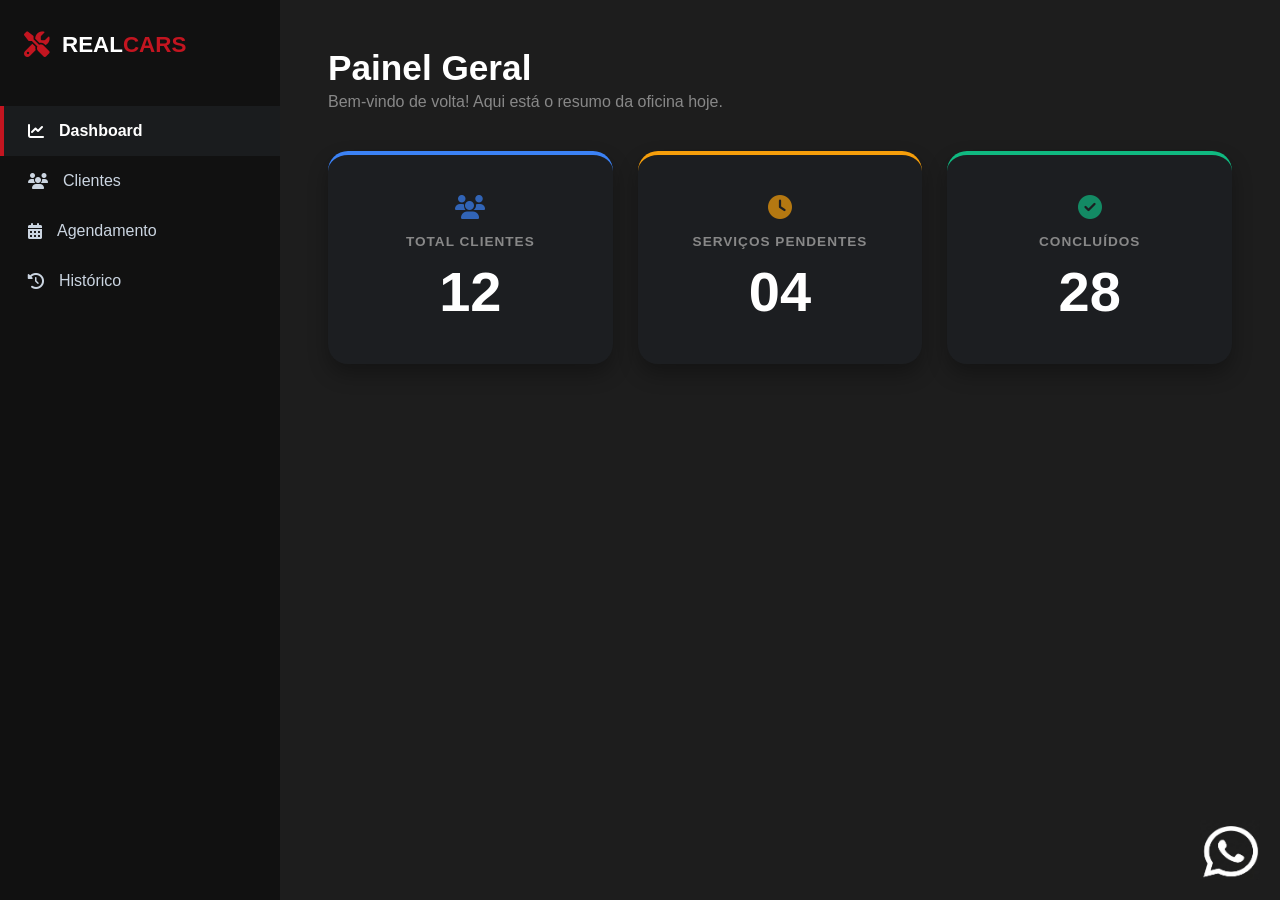
==== index.html @ 718dfd3b "whats" ====
<!DOCTYPE html>
<html lang="pt-br">
<head>
    <meta charset="UTF-8">
    <meta name="viewport" content="width=device-width, initial-scale=1.0">
    <title>REALCARS - Dashboard</title>
    <link rel="stylesheet" href="sidebar.css">
    <link rel="stylesheet" href="style.css"> 
    <link rel="stylesheet" href="https://cdnjs.cloudflare.com/ajax/libs/font-awesome/6.4.0/css/all.min.css">
</head>
<body>
    <nav class="sidebar">
        <div class="logo-text-container">
            <i class="fas fa-tools logo-icon-red"></i>
            <h2>REAL<span>CARS</span></h2>
        </div>

        <ul>
            <li><a href="index.html" class="active"><i class="fas fa-chart-line"></i> Dashboard</a></li>
            <li><a href="cadastro.html"><i class="fas fa-users"></i> Clientes</a></li>
            <li><a href="agendamento.html"><i class="fas fa-calendar-alt"></i> Agendamento</a></li>
            <li><a href="historico.html"><i class="fas fa-history"></i> Histórico</a></li>
        </ul>
    </nav>

    <main>
        <div class="header-dashboard">
            <h1>Painel Geral</h1>
            <p>Bem-vindo de volta! Aqui está o resumo da oficina hoje.</p>
        </div>

        <div class="dashboard-cards">
            <div class="card card-azul">
                <i class="fas fa-users card-icon"></i>
                <h3>Total Clientes</h3>
                <span>12</span>
                <div class="card-hover-detalhes">
                    <h4>Novos este mês</h4>
                    <ul>
                        <li>+4 Clientes</li>
                        <li>Meta: 20</li>
                    </ul>
                </div>
            </div>

            <div class="card card-amarelo">
                <i class="fas fa-clock card-icon"></i>
                <h3>Serviços Pendentes</h3>
                <span>04</span>
                <div class="card-hover-detalhes">
                    <h4>Aguardando</h4>
                    <ul>
                        <li>Troca de Óleo</li>
                        <li>Freios Civic</li>
                        <li>Revisão Onix</li>
                    </ul>
                </div>
            </div>

            <div class="card card-verde">
                <i class="fas fa-check-circle card-icon"></i>
                <h3>Concluídos</h3>
                <span>28</span>
                <div class="card-hover-detalhes">
                    <h4>Últimos Finalizados</h4>
                    <ul>
                        <li>Civic - PLK9090</li>
                        <li>Corolla - ABC1234</li>
                        <li>Onix - JKL5566</li>
                    </ul>
                </div>
            </div>
        </div>
    </main>
</body>
</html>

<a href="https://wa.me/5542999809581" target="_blank">
    <img src="unnamed.jpg" class="whatsapp-float" alt="WhatsApp">
</a>
---- sidebar.css ----
/* Configuração da Barra Lateral */
.sidebar {
    width: 280px;
    height: 100vh;
    background-color: #111111; /* Preto total igual à sua página clientes */
    padding: 2rem 0;
    position: fixed;
    left: 0;
    top: 0;
    display: flex;
    flex-direction: column;
}

/* Logo: Ícone + REALCARS */
.logo-text-container {
    display: flex;
    align-items: center;
    gap: 12px;
    padding: 0 1.5rem;
    margin-bottom: 3rem;
}

.logo-icon-red {
    color: #c31520; /* Vermelho padrão */
    font-size: 1.6rem;
}

.sidebar h2 {
    color: white;
    font-size: 1.4rem;
    font-family: sans-serif;
    margin: 0;
}

.sidebar h2 span {
    color: #c31520;
}

/* Links do Menu */
.sidebar ul {
    list-style: none;
    padding: 0;
}

.sidebar a {
    display: flex;
    align-items: center;
    gap: 15px;
    color: #cbd5e1;
    text-decoration: none;
    padding: 1rem 1.5rem;
    font-family: sans-serif;
    border-left: 4px solid transparent; /* Reserva espaço para a borda */
    transition: 0.3s;
}

/* Efeito Hover */
.sidebar a:hover {
    background-color: rgba(255, 255, 255, 0.05);
    color: #fff;
}

/* ESTADO ATIVO (O que você quer em todas) */
.sidebar a.active {
    background-color: #1a1c1e; /* Fundo do item selecionado */
    color: #ffffff !important;
    font-weight: bold;
    border-left: 4px solid #c31520; /* Bordinha vermelha reta na esquerda */
}
---- style.css ----
* { margin: 0; padding: 0; box-sizing: border-box; }

body { 
    font-family: 'Segoe UI', Arial, sans-serif; 
    background-color: #1d1d1d; /* Fundo escuro igual ao Cadastro */
    color: white;
    display: flex; 
}

main {
    margin-left: 280px; 
    width: calc(100% - 280px);
    padding: 3rem;
    min-height: 100vh;
}

/* Cabeçalho do Dashboard */
.header-dashboard {
    margin-bottom: 40px;
}

.header-dashboard h1 { 
    color: #ffffff; 
    font-size: 2.2rem;
    margin-bottom: 5px; 
}

.header-dashboard p {
    color: #888;
}

/* Container de Cards */
.dashboard-cards { 
    display: flex; 
    gap: 25px; 
}

/* Card Estilizado */
.card {
    background: #1c1e21; /* Cinza escuro dos cards de clientes */
    padding: 2.5rem 1.5rem;
    border-radius: 20px;
    flex: 1;
    text-align: center;
    position: relative;
    transition: all 0.4s cubic-bezier(0.175, 0.885, 0.32, 1.275);
    border-top: 4px solid #3b82f6;
    box-shadow: 0 10px 20px rgba(0,0,0,0.3);
    cursor: pointer;
}

.card-icon {
    font-size: 1.5rem;
    margin-bottom: 15px;
    opacity: 0.7;
}

.card h3 { 
    color: #888; 
    font-size: 0.85rem; 
    text-transform: uppercase; 
    letter-spacing: 1px;
}

.card span { 
    font-size: 3.5rem; 
    font-weight: 900; 
    display: block; 
    margin-top: 10px; 
    color: #ffffff; 
}

/* Cores dos Cards */
.card-azul { border-top-color: #3b82f6; }
.card-azul .card-icon { color: #3b82f6; }

.card-amarelo { border-top-color: #f59e0b; }
.card-amarelo .card-icon { color: #f59e0b; }

.card-verde { border-top-color: #10b981; }
.card-verde .card-icon { color: #10b981; }

/* Efeito de Levantar o Card */
.card:hover {
    transform: translateY(-10px);
    background-color: #25282c;
}

/* JANELINHA FLUTUANTE (HOVER) - Melhorada */
.card-hover-detalhes {
    position: absolute;
    top: 105%; /* Aparece colado embaixo */
    left: 50%;
    transform: translateX(-50%) translateY(10px);
    width: 90%; 
    background-color: #2c2f33;
    border-radius: 12px;
    box-shadow: 0 15px 30px rgba(0,0,0,0.5);
    padding: 15px;
    opacity: 0;
    visibility: hidden;
    transition: all 0.3s ease;
    z-index: 999;
    border: 1px solid #3e4247;
}

/* Triângulo da janelinha */
.card-hover-detalhes::after {
    content: '';
    position: absolute;
    bottom: 100%;
    left: 50%;
    transform: translateX(-50%);
    border-width: 8px;
    border-style: solid;
    border-color: transparent transparent #2c2f33 transparent;
}

.card:hover .card-hover-detalhes {
    opacity: 1;
    visibility: visible;
    transform: translateX(-50%) translateY(0px);
}

.card-hover-detalhes h4 {
    font-size: 0.7rem;
    color: #e63946; /* Vermelho padrão da sua marca */
    margin-bottom: 10px;
    text-transform: uppercase;
}

.card-hover-detalhes ul {
    list-style: none;
    text-align: left;
}

.card-hover-detalhes li {
    font-size: 0.85rem;
    color: #ddd;
    padding: 6px 0;
    border-bottom: 1px solid #3e4247;
    display: flex;
    align-items: center;
    gap: 8px;
}

.card-hover-detalhes li::before {
    content: '•';
    color: #e63946;
}

.card-hover-detalhes li:last-child { border-bottom: none; }

.whatsapp-float {
    position: fixed;
    bottom: 20px;
    right: 20px;
    width: 60px;
    height: 60px;
    z-index: 9999;
    cursor: pointer;
    transition: 0.3s;
}

.whatsapp-float:hover {
    transform: scale(1.1);
}
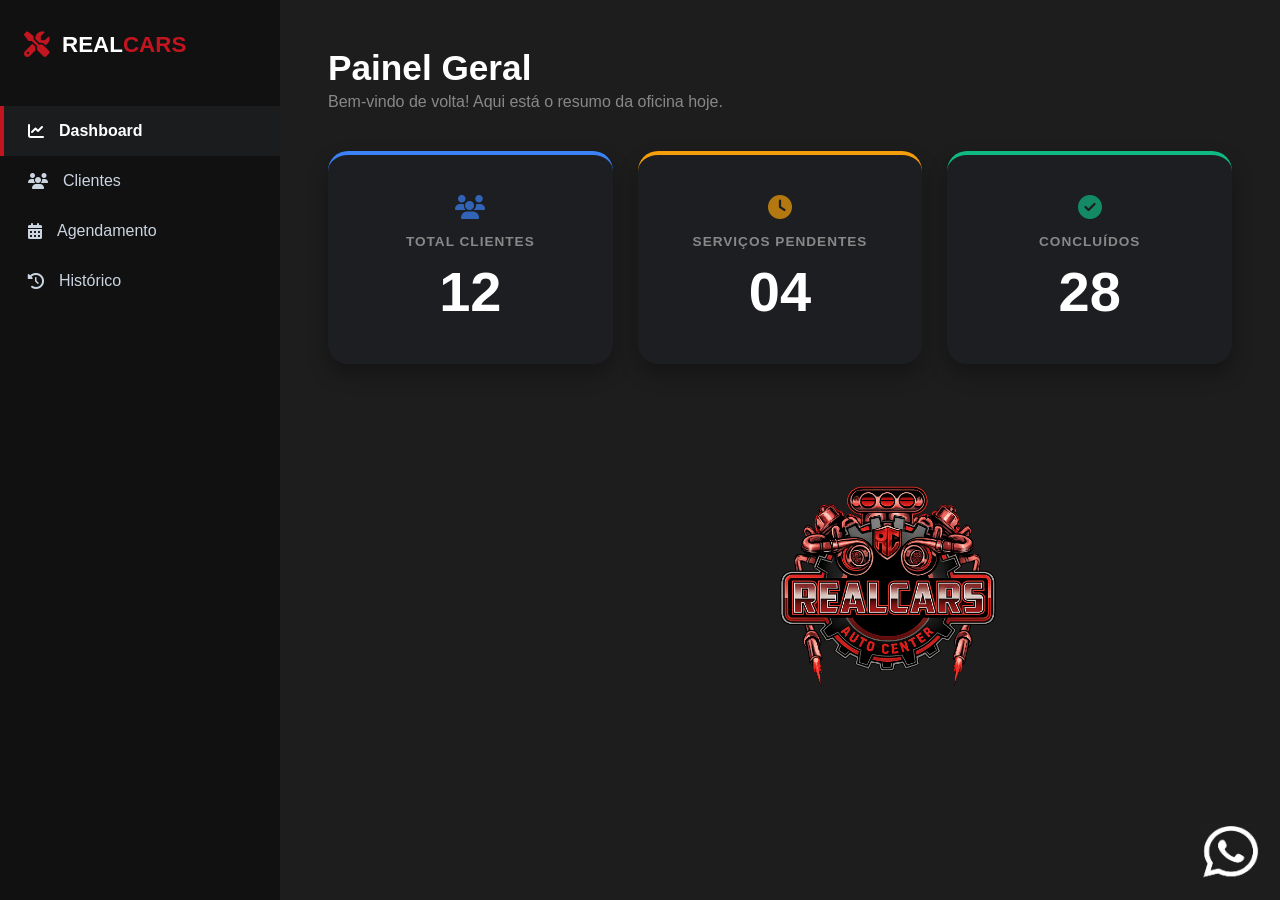
==== commit d2986828: "logo" ====
--- a/index.html
+++ b/index.html
@@ -43,6 +43,10 @@
                 </div>
             </div>
 
+
+<div class="logo-container">
+    <img src="Logo da REALCARS Auto Center.png" alt="Logo REALCARS">
+</div>
             <div class="card card-amarelo">
                 <i class="fas fa-clock card-icon"></i>
                 <h3>Serviços Pendentes</h3>
--- a/style.css
+++ b/style.css
@@ -166,4 +166,17 @@
     transform: scale(1.1);
 }
 
+.logo-container {
+  position: absolute;
+  top: 450px;
+  right: 20px;
+  bottom: 700px;
+  left: 700px;
+}
 
+.logo-container img {
+    position: relative;
+    max-width: 400px;
+    width: 150%;
+    opacity: 10;
+}
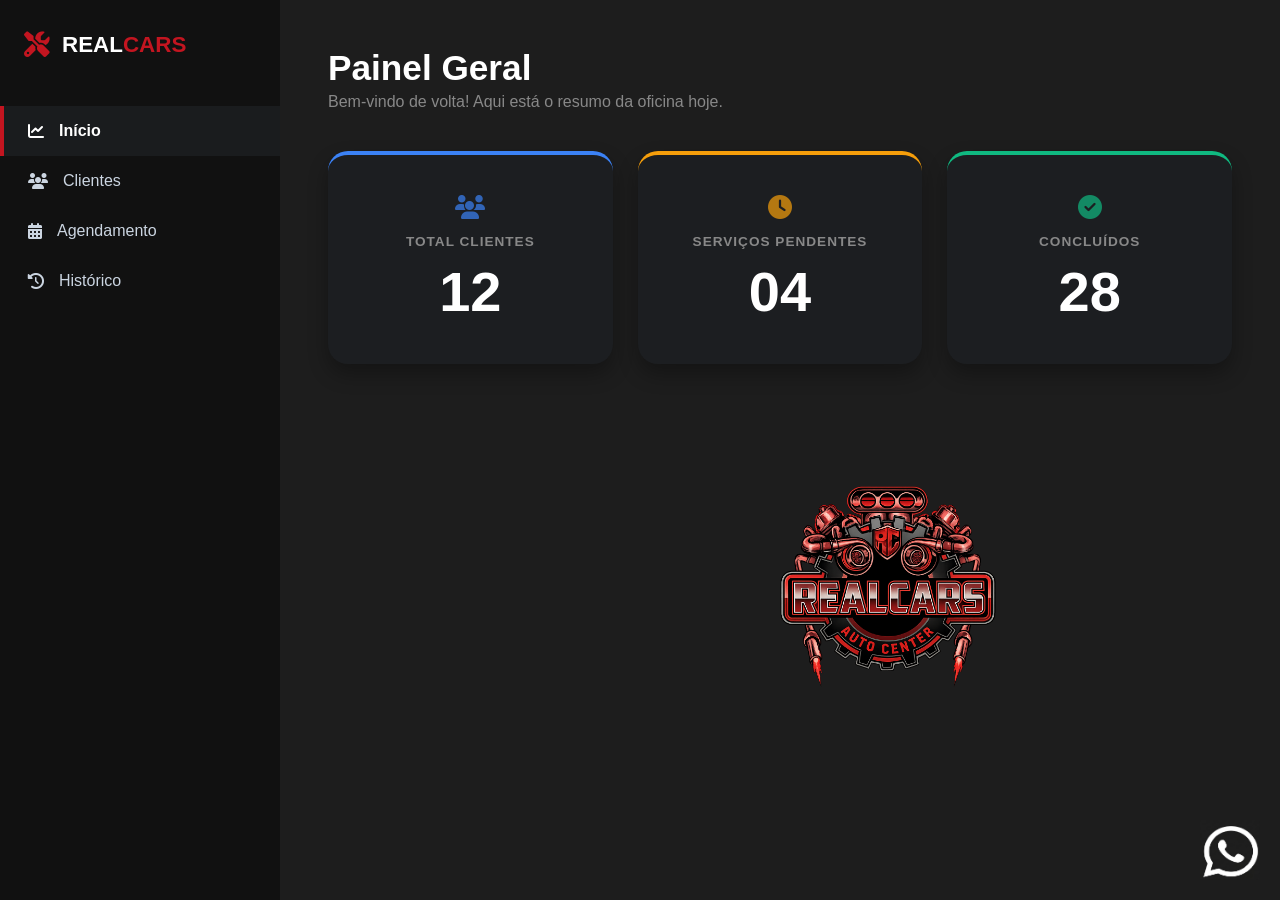
==== commit 2089eb80: "inicio" ====
--- a/index.html
+++ b/index.html
@@ -16,7 +16,7 @@
         </div>
 
         <ul>
-            <li><a href="index.html" class="active"><i class="fas fa-chart-line"></i> Dashboard</a></li>
+            <li><a href="index.html" class="active"><i class="fas fa-chart-line"></i> Início</a></li>
             <li><a href="cadastro.html"><i class="fas fa-users"></i> Clientes</a></li>
             <li><a href="agendamento.html"><i class="fas fa-calendar-alt"></i> Agendamento</a></li>
             <li><a href="historico.html"><i class="fas fa-history"></i> Histórico</a></li>
--- a/sidebar.css
+++ b/sidebar.css
@@ -1,8 +1,7 @@
-/* Configuração da Barra Lateral */
 .sidebar {
     width: 280px;
     height: 100vh;
-    background-color: #111111; /* Preto total igual à sua página clientes */
+    background-color: #111111;
     padding: 2rem 0;
     position: fixed;
     left: 0;
@@ -11,7 +10,6 @@
     flex-direction: column;
 }
 
-/* Logo: Ícone + REALCARS */
 .logo-text-container {
     display: flex;
     align-items: center;
@@ -21,7 +19,7 @@
 }
 
 .logo-icon-red {
-    color: #c31520; /* Vermelho padrão */
+    color: #c31520;
     font-size: 1.6rem;
 }
 
@@ -36,7 +34,6 @@
     color: #c31520;
 }
 
-/* Links do Menu */
 .sidebar ul {
     list-style: none;
     padding: 0;
@@ -50,20 +47,18 @@
     text-decoration: none;
     padding: 1rem 1.5rem;
     font-family: sans-serif;
-    border-left: 4px solid transparent; /* Reserva espaço para a borda */
+    border-left: 4px solid transparent;
     transition: 0.3s;
 }
 
-/* Efeito Hover */
 .sidebar a:hover {
     background-color: rgba(255, 255, 255, 0.05);
     color: #fff;
 }
 
-/* ESTADO ATIVO (O que você quer em todas) */
 .sidebar a.active {
-    background-color: #1a1c1e; /* Fundo do item selecionado */
+    background-color: #1a1c1e;
     color: #ffffff !important;
     font-weight: bold;
-    border-left: 4px solid #c31520; /* Bordinha vermelha reta na esquerda */
-}+    border-left: 4px solid #c31520;
+}
--- a/style.css
+++ b/style.css
@@ -2,7 +2,7 @@
 
 body { 
     font-family: 'Segoe UI', Arial, sans-serif; 
-    background-color: #1d1d1d; /* Fundo escuro igual ao Cadastro */
+    background-color: #1d1d1d;
     color: white;
     display: flex; 
 }
@@ -14,7 +14,6 @@
     min-height: 100vh;
 }
 
-/* Cabeçalho do Dashboard */
 .header-dashboard {
     margin-bottom: 40px;
 }
@@ -29,15 +28,13 @@
     color: #888;
 }
 
-/* Container de Cards */
 .dashboard-cards { 
     display: flex; 
     gap: 25px; 
 }
 
-/* Card Estilizado */
 .card {
-    background: #1c1e21; /* Cinza escuro dos cards de clientes */
+    background: #1c1e21;
     padding: 2.5rem 1.5rem;
     border-radius: 20px;
     flex: 1;
@@ -70,7 +67,6 @@
     color: #ffffff; 
 }
 
-/* Cores dos Cards */
 .card-azul { border-top-color: #3b82f6; }
 .card-azul .card-icon { color: #3b82f6; }
 
@@ -80,16 +76,14 @@
 .card-verde { border-top-color: #10b981; }
 .card-verde .card-icon { color: #10b981; }
 
-/* Efeito de Levantar o Card */
 .card:hover {
     transform: translateY(-10px);
     background-color: #25282c;
 }
 
-/* JANELINHA FLUTUANTE (HOVER) - Melhorada */
 .card-hover-detalhes {
     position: absolute;
-    top: 105%; /* Aparece colado embaixo */
+    top: 105%;
     left: 50%;
     transform: translateX(-50%) translateY(10px);
     width: 90%; 
@@ -104,7 +98,6 @@
     border: 1px solid #3e4247;
 }
 
-/* Triângulo da janelinha */
 .card-hover-detalhes::after {
     content: '';
     position: absolute;
@@ -124,7 +117,7 @@
 
 .card-hover-detalhes h4 {
     font-size: 0.7rem;
-    color: #e63946; /* Vermelho padrão da sua marca */
+    color: #e63946;
     margin-bottom: 10px;
     text-transform: uppercase;
 }
@@ -167,11 +160,11 @@
 }
 
 .logo-container {
-  position: absolute;
-  top: 450px;
-  right: 20px;
-  bottom: 700px;
-  left: 700px;
+    position: absolute;
+    top: 450px;
+    right: 20px;
+    bottom: 700px;
+    left: 700px;
 }
 
 .logo-container img {
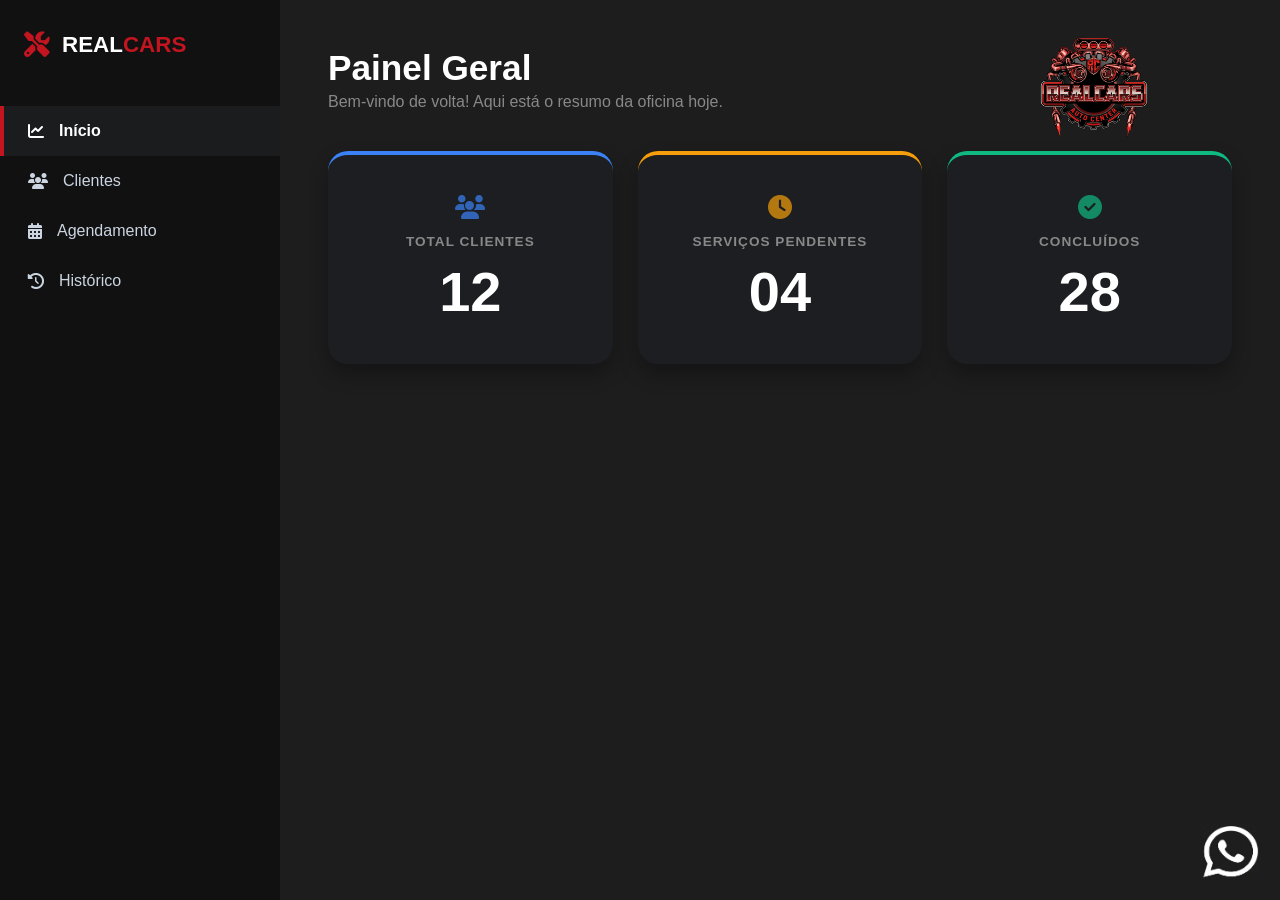
==== commit 2e2a77b8: "logo" ====
--- a/index.html
+++ b/index.html
@@ -43,10 +43,10 @@
                 </div>
             </div>
 
+<div class="logo-top-right">
+    <img src="Logo da REALCARS Auto Center.png" alt="Logo RealCars">
+</div>
 
-<div class="logo-container">
-    <img src="Logo da REALCARS Auto Center.png" alt="Logo REALCARS">
-</div>
             <div class="card card-amarelo">
                 <i class="fas fa-clock card-icon"></i>
                 <h3>Serviços Pendentes</h3>
--- a/style.css
+++ b/style.css
@@ -159,17 +159,16 @@
     transform: scale(1.1);
 }
 
-.logo-container {
-    position: absolute;
-    top: 450px;
-    right: 20px;
-    bottom: 700px;
-    left: 700px;
+.logo-top-right {
+    position: fixed;
+    top: 20px;
+    right: 80px;
+    z-index: 999;
 }
 
-.logo-container img {
-    position: relative;
-    max-width: 400px;
-    width: 150%;
-    opacity: 10;
+.logo-top-right img {
+    width: 200px;
+    height: auto;
 }
+
+
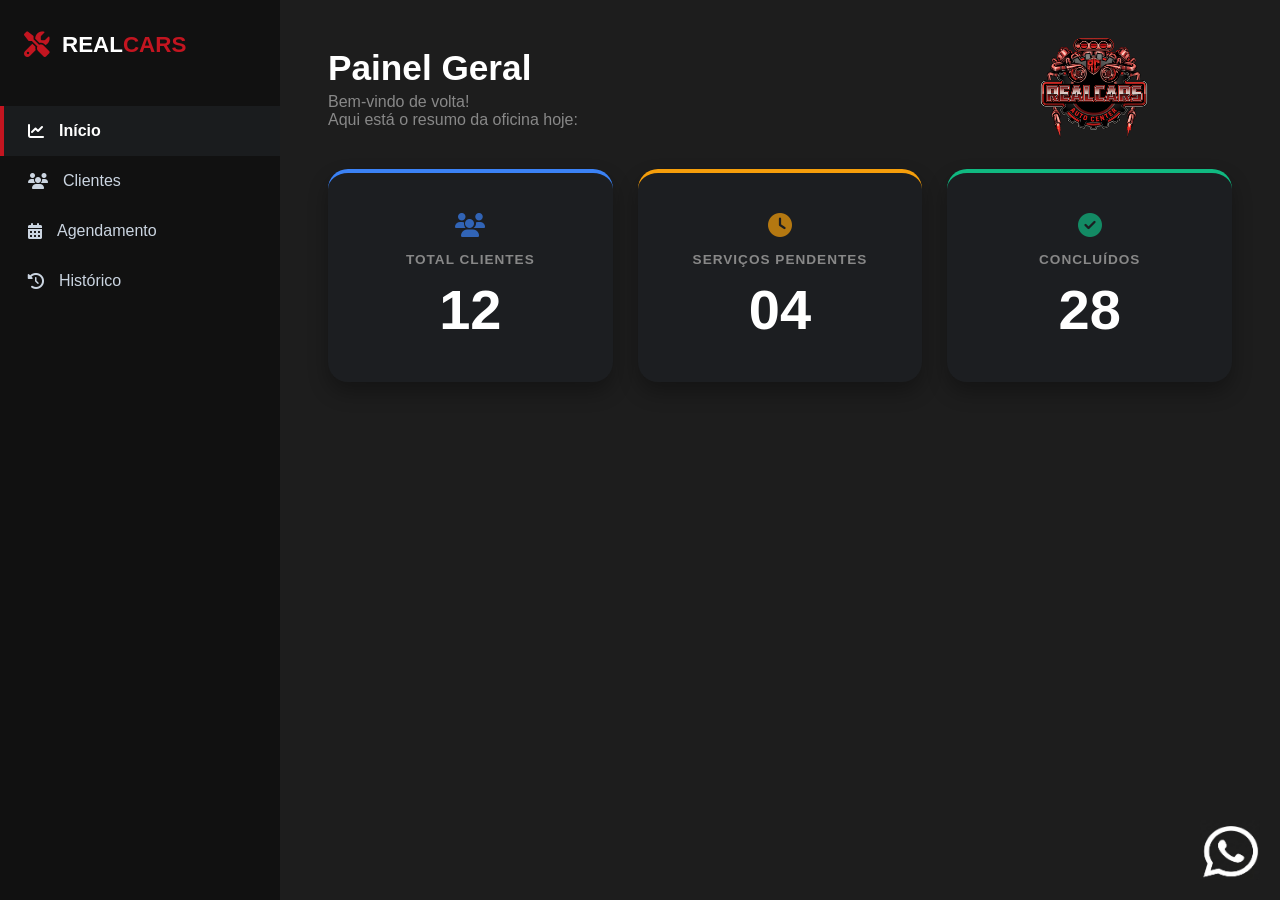
==== commit 69f5f8db: "oficina" ====
--- a/index.html
+++ b/index.html
@@ -26,7 +26,8 @@
     <main>
         <div class="header-dashboard">
             <h1>Painel Geral</h1>
-            <p>Bem-vindo de volta! Aqui está o resumo da oficina hoje.</p>
+            <p>Bem-vindo de volta!</p>
+            <p>Aqui está o resumo da oficina hoje:</p>
         </div>
 
         <div class="dashboard-cards">
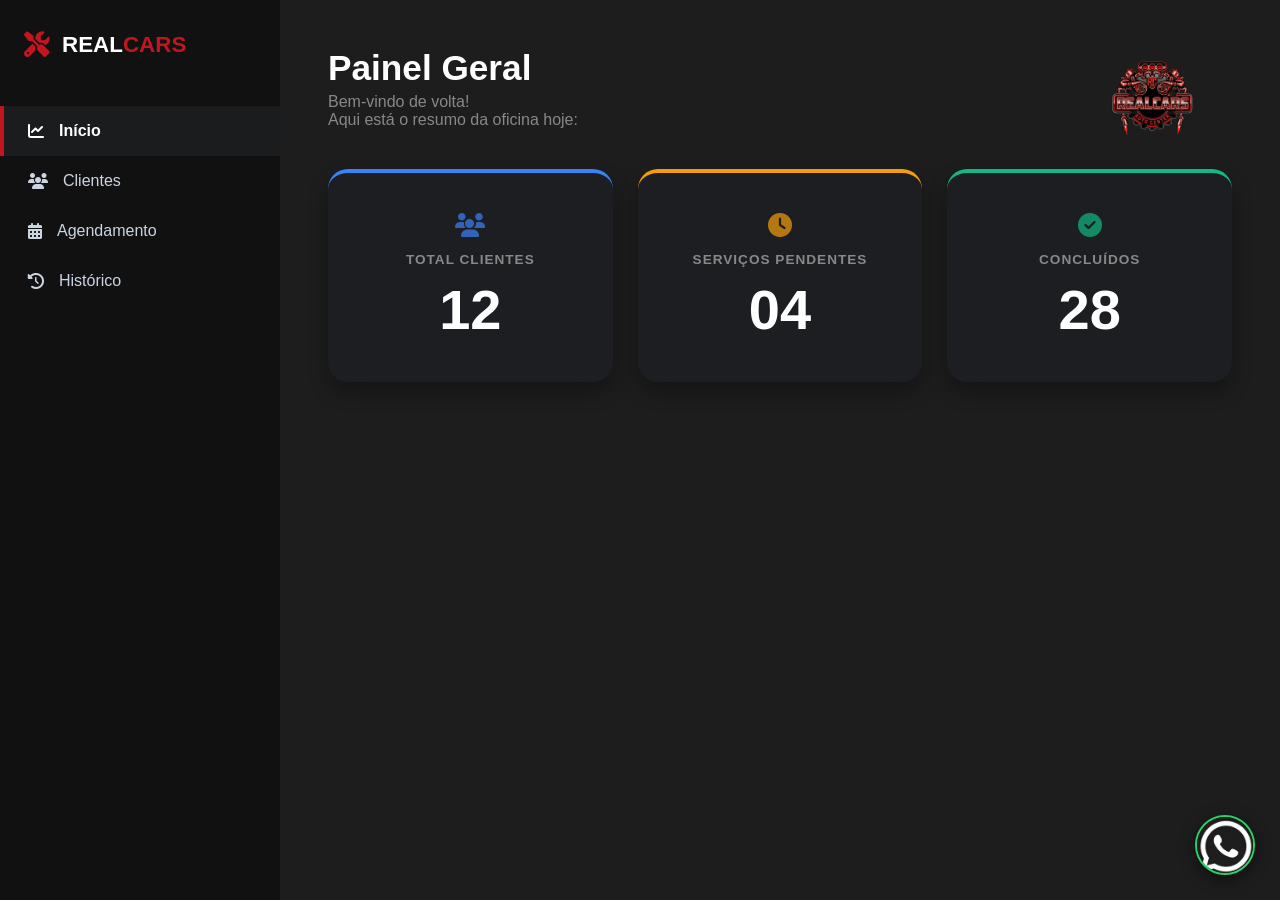
==== commit 1e2a6298: "testefront" ====
--- a/index.html
+++ b/index.html
@@ -25,6 +25,9 @@
 
     <main>
         <div class="header-dashboard">
+            <div class="logo-top-right">
+                <img src="Logo da REALCARS Auto Center.png" alt="Logo RealCars">
+            </div>
             <h1>Painel Geral</h1>
             <p>Bem-vindo de volta!</p>
             <p>Aqui está o resumo da oficina hoje:</p>
@@ -43,10 +46,6 @@
                     </ul>
                 </div>
             </div>
-
-<div class="logo-top-right">
-    <img src="Logo da REALCARS Auto Center.png" alt="Logo RealCars">
-</div>
 
             <div class="card card-amarelo">
                 <i class="fas fa-clock card-icon"></i>
@@ -77,9 +76,9 @@
             </div>
         </div>
     </main>
+
+    <a href="https://wa.me/5542999809581" target="_blank" class="whatsapp-link">
+        <img src="unnamed.jpg" class="whatsapp-float" alt="WhatsApp">
+    </a>
 </body>
-</html>
-
-<a href="https://wa.me/5542999809581" target="_blank">
-    <img src="unnamed.jpg" class="whatsapp-float" alt="WhatsApp">
-</a>
+</html>
--- a/sidebar.css
+++ b/sidebar.css
@@ -8,6 +8,7 @@
     top: 0;
     display: flex;
     flex-direction: column;
+    z-index: 1000;
 }
 
 .logo-text-container {
@@ -18,26 +19,10 @@
     margin-bottom: 3rem;
 }
 
-.logo-icon-red {
-    color: #c31520;
-    font-size: 1.6rem;
-}
-
-.sidebar h2 {
-    color: white;
-    font-size: 1.4rem;
-    font-family: sans-serif;
-    margin: 0;
-}
-
-.sidebar h2 span {
-    color: #c31520;
-}
-
-.sidebar ul {
-    list-style: none;
-    padding: 0;
-}
+.logo-icon-red { color: #c31520; font-size: 1.6rem; }
+.sidebar h2 { color: white; font-size: 1.4rem; margin: 0; }
+.sidebar h2 span { color: #c31520; }
+.sidebar ul { list-style: none; padding: 0; }
 
 .sidebar a {
     display: flex;
@@ -46,19 +31,35 @@
     color: #cbd5e1;
     text-decoration: none;
     padding: 1rem 1.5rem;
-    font-family: sans-serif;
     border-left: 4px solid transparent;
     transition: 0.3s;
 }
 
-.sidebar a:hover {
-    background-color: rgba(255, 255, 255, 0.05);
-    color: #fff;
-}
+.sidebar a:hover { background-color: rgba(255, 255, 255, 0.05); color: #fff; }
+.sidebar a.active { background-color: #1a1c1e; color: #ffffff !important; border-left: 4px solid #c31520; font-weight: bold; }
 
-.sidebar a.active {
-    background-color: #1a1c1e;
-    color: #ffffff !important;
-    font-weight: bold;
-    border-left: 4px solid #c31520;
-}
+@media (max-width: 768px) {
+    .sidebar {
+        width: 100% !important;
+        height: auto;
+        position: relative;
+        padding: 1rem 0;
+    }
+
+    .sidebar ul {
+        display: flex;
+        justify-content: center;
+        flex-wrap: wrap;
+    }
+
+    .sidebar a {
+        padding: 0.8rem;
+        font-size: 0.8rem;
+        flex-direction: column;
+        gap: 5px;
+        border-left: none;
+        border-bottom: 3px solid transparent;
+    }
+
+    .sidebar a.active { border-bottom: 3px solid #c31520; }
+}
--- a/style.css
+++ b/style.css
@@ -1,21 +1,28 @@
-* { margin: 0; padding: 0; box-sizing: border-box; }
+* { 
+    margin: 0; 
+    padding: 0; 
+    box-sizing: border-box; 
+}
 
 body { 
     font-family: 'Segoe UI', Arial, sans-serif; 
     background-color: #1d1d1d;
     color: white;
     display: flex; 
+    min-height: 100vh;
 }
 
 main {
     margin-left: 280px; 
     width: calc(100% - 280px);
     padding: 3rem;
-    min-height: 100vh;
+    flex-grow: 1;
+    transition: all 0.3s ease;
 }
 
 .header-dashboard {
     margin-bottom: 40px;
+    position: relative;
 }
 
 .header-dashboard h1 { 
@@ -28,9 +35,11 @@
     color: #888;
 }
 
+/* CARDS RESPONSIVOS */
 .dashboard-cards { 
     display: flex; 
     gap: 25px; 
+    flex-wrap: wrap; 
 }
 
 .card {
@@ -38,6 +47,7 @@
     padding: 2.5rem 1.5rem;
     border-radius: 20px;
     flex: 1;
+    min-width: 280px;
     text-align: center;
     position: relative;
     transition: all 0.4s cubic-bezier(0.175, 0.885, 0.32, 1.275);
@@ -69,10 +79,8 @@
 
 .card-azul { border-top-color: #3b82f6; }
 .card-azul .card-icon { color: #3b82f6; }
-
 .card-amarelo { border-top-color: #f59e0b; }
 .card-amarelo .card-icon { color: #f59e0b; }
-
 .card-verde { border-top-color: #10b981; }
 .card-verde .card-icon { color: #10b981; }
 
@@ -98,61 +106,29 @@
     border: 1px solid #3e4247;
 }
 
-.card-hover-detalhes::after {
-    content: '';
-    position: absolute;
-    bottom: 100%;
-    left: 50%;
-    transform: translateX(-50%);
-    border-width: 8px;
-    border-style: solid;
-    border-color: transparent transparent #2c2f33 transparent;
-}
-
 .card:hover .card-hover-detalhes {
     opacity: 1;
     visibility: visible;
     transform: translateX(-50%) translateY(0px);
 }
 
-.card-hover-detalhes h4 {
-    font-size: 0.7rem;
-    color: #e63946;
-    margin-bottom: 10px;
-    text-transform: uppercase;
-}
+.card-hover-detalhes h4 { font-size: 0.7rem; color: #e63946; margin-bottom: 10px; text-transform: uppercase; }
+.card-hover-detalhes ul { list-style: none; text-align: left; }
+.card-hover-detalhes li { font-size: 0.85rem; color: #ddd; padding: 6px 0; border-bottom: 1px solid #3e4247; display: flex; align-items: center; gap: 8px; }
 
-.card-hover-detalhes ul {
-    list-style: none;
-    text-align: left;
-}
-
-.card-hover-detalhes li {
-    font-size: 0.85rem;
-    color: #ddd;
-    padding: 6px 0;
-    border-bottom: 1px solid #3e4247;
-    display: flex;
-    align-items: center;
-    gap: 8px;
-}
-
-.card-hover-detalhes li::before {
-    content: '•';
-    color: #e63946;
-}
-
-.card-hover-detalhes li:last-child { border-bottom: none; }
-
+/* --- AJUSTE DO WHATSAPP (CORRIGIDO) --- */
 .whatsapp-float {
     position: fixed;
-    bottom: 20px;
-    right: 20px;
+    bottom: 25px;
+    right: 25px;
     width: 60px;
     height: 60px;
     z-index: 9999;
-    cursor: pointer;
-    transition: 0.3s;
+    border-radius: 50%;
+    object-fit: cover; /* Impede que a imagem estique */
+    box-shadow: 0 4px 15px rgba(0,0,0,0.5);
+    border: 2px solid #25d366;
+    transition: transform 0.3s ease;
 }
 
 .whatsapp-float:hover {
@@ -160,15 +136,38 @@
 }
 
 .logo-top-right {
-    position: fixed;
-    top: 20px;
-    right: 80px;
-    z-index: 999;
+    position: absolute;
+    top: 0;
+    right: 0;
 }
 
 .logo-top-right img {
-    width: 200px;
+    width: 150px;
     height: auto;
 }
 
+/* --- MEDIA QUERIES --- */
+@media (max-width: 1024px) {
+    main { padding: 2rem; }
+    .logo-top-right img { width: 120px; }
+}
 
+@media (max-width: 768px) {
+    body { flex-direction: column; }
+    main {
+        margin-left: 0 !important;
+        width: 100% !important;
+        padding: 1.5rem;
+    }
+    .logo-top-right {
+        position: static;
+        margin-bottom: 20px;
+        text-align: center;
+    }
+    .whatsapp-float {
+        width: 50px;
+        height: 50px;
+        bottom: 15px;
+        right: 15px;
+    }
+}
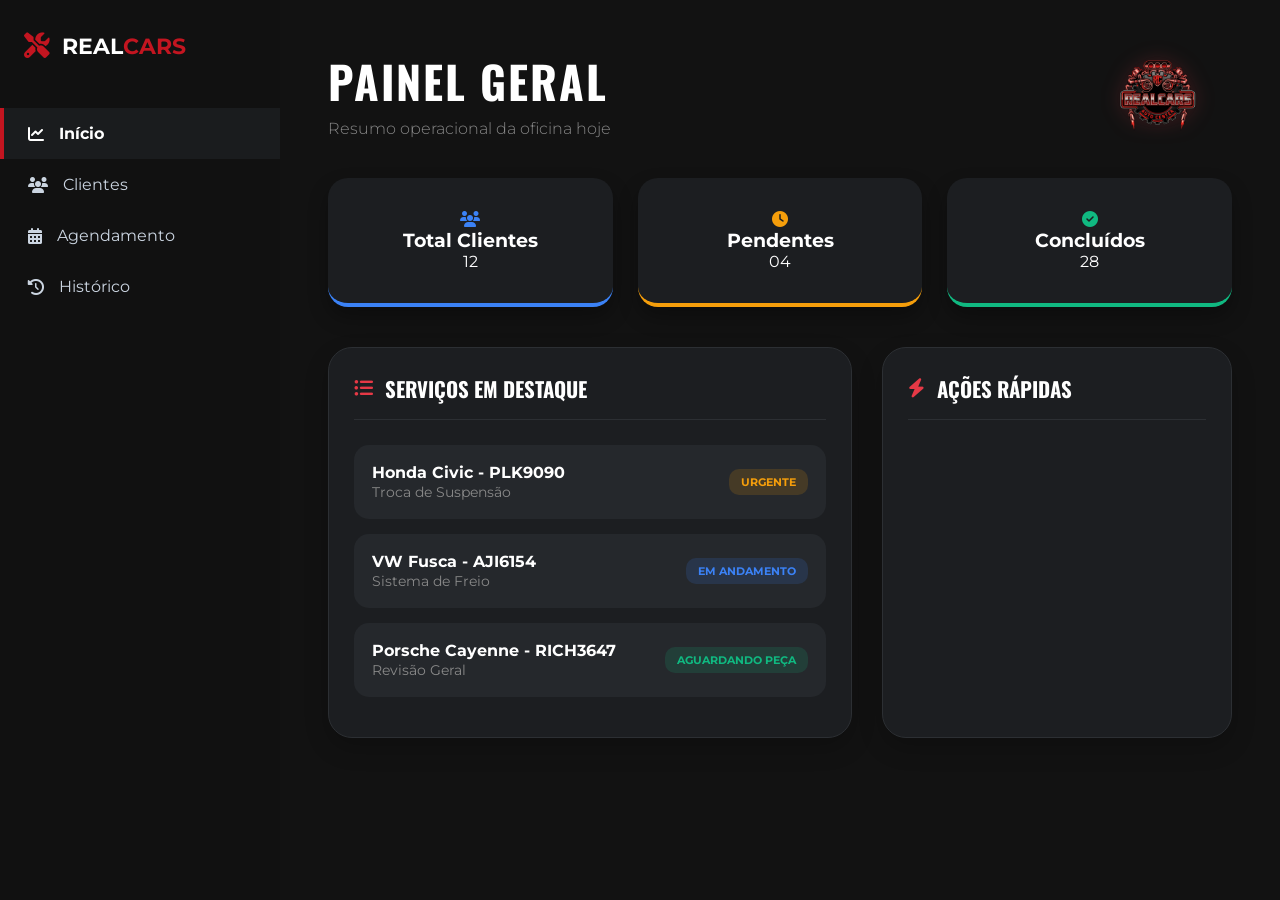
==== commit 747ae290: "teste front" ====
--- a/index.html
+++ b/index.html
@@ -7,6 +7,7 @@
     <link rel="stylesheet" href="sidebar.css">
     <link rel="stylesheet" href="style.css"> 
     <link rel="stylesheet" href="https://cdnjs.cloudflare.com/ajax/libs/font-awesome/6.4.0/css/all.min.css">
+    <link href="https://fonts.googleapis.com/css2?family=Montserrat:wght@400;600&family=Oswald:wght@500;700&display=swap" rel="stylesheet">
 </head>
 <body>
     <nav class="sidebar">
@@ -14,7 +15,6 @@
             <i class="fas fa-tools logo-icon-red"></i>
             <h2>REAL<span>CARS</span></h2>
         </div>
-
         <ul>
             <li><a href="index.html" class="active"><i class="fas fa-chart-line"></i> Início</a></li>
             <li><a href="cadastro.html"><i class="fas fa-users"></i> Clientes</a></li>
@@ -29,8 +29,7 @@
                 <img src="Logo da REALCARS Auto Center.png" alt="Logo RealCars">
             </div>
             <h1>Painel Geral</h1>
-            <p>Bem-vindo de volta!</p>
-            <p>Aqui está o resumo da oficina hoje:</p>
+            <p>Resumo operacional da oficina hoje</p>
         </div>
 
         <div class="dashboard-cards">
@@ -38,47 +37,53 @@
                 <i class="fas fa-users card-icon"></i>
                 <h3>Total Clientes</h3>
                 <span>12</span>
-                <div class="card-hover-detalhes">
-                    <h4>Novos este mês</h4>
-                    <ul>
-                        <li>+4 Clientes</li>
-                        <li>Meta: 20</li>
-                    </ul>
-                </div>
             </div>
-
             <div class="card card-amarelo">
                 <i class="fas fa-clock card-icon"></i>
-                <h3>Serviços Pendentes</h3>
+                <h3>Pendentes</h3>
                 <span>04</span>
-                <div class="card-hover-detalhes">
-                    <h4>Aguardando</h4>
-                    <ul>
-                        <li>Troca de Óleo</li>
-                        <li>Freios Civic</li>
-                        <li>Revisão Onix</li>
-                    </ul>
-                </div>
             </div>
-
             <div class="card card-verde">
                 <i class="fas fa-check-circle card-icon"></i>
                 <h3>Concluídos</h3>
                 <span>28</span>
-                <div class="card-hover-detalhes">
-                    <h4>Últimos Finalizados</h4>
-                    <ul>
-                        <li>Civic - PLK9090</li>
-                        <li>Corolla - ABC1234</li>
-                        <li>Onix - JKL5566</li>
-                    </ul>
+            </div>
+        </div>
+
+        <div class="dashboard-grid-bottom">
+            
+            <div class="content-box">
+                <div class="box-header">
+                    <i class="fas fa-list-ul"></i>
+                    <h3>Serviços em Destaque</h3>
+                </div>
+                <div class="fila-item">
+                    <div class="info">
+                        <strong>Honda Civic - PLK9090</strong>
+                        <span>Troca de Suspensão</span>
+                    </div>
+                    <span class="badge badge-amarelo">URGENTE</span>
+                </div>
+                <div class="fila-item">
+                    <div class="info">
+                        <strong>VW Fusca - AJI6154</strong>
+                        <span>Sistema de Freio</span>
+                    </div>
+                    <span class="badge badge-azul">EM ANDAMENTO</span>
+                </div>
+                <div class="fila-item">
+                    <div class="info">
+                        <strong>Porsche Cayenne - RICH3647</strong>
+                        <span>Revisão Geral</span>
+                    </div>
+                    <span class="badge badge-verde">AGUARDANDO PEÇA</span>
                 </div>
             </div>
-        </div>
-    </main>
 
-    <a href="https://wa.me/5542999809581" target="_blank" class="whatsapp-link">
-        <img src="unnamed.jpg" class="whatsapp-float" alt="WhatsApp">
-    </a>
-</body>
-</html>+            <div class="content-box box-small">
+                <div class="box-header">
+                    <i class="fas fa-bolt"></i>
+                    <h3>Ações Rápidas</h3>
+                </div>
+                <div class="atalhos">
+                    <a href="cadastro.html"
--- a/style.css
+++ b/style.css
@@ -1,3 +1,6 @@
+/* --- CONFIGURAÇÕES GERAIS E FONTES --- */
+@import url('https://fonts.googleapis.com/css2?family=Montserrat:wght@300;400;600&family=Oswald:wght@500;700&display=swap');
+
 * { 
     margin: 0; 
     padding: 0; 
@@ -5,13 +8,14 @@
 }
 
 body { 
-    font-family: 'Segoe UI', Arial, sans-serif; 
-    background-color: #1d1d1d;
+    font-family: 'Montserrat', sans-serif; 
+    background-color: #121212; 
     color: white;
     display: flex; 
     min-height: 100vh;
 }
 
+/* --- ESTRUTURA PRINCIPAL --- */
 main {
     margin-left: 280px; 
     width: calc(100% - 280px);
@@ -26,16 +30,32 @@
 }
 
 .header-dashboard h1 { 
+    font-family: 'Oswald', sans-serif;
     color: #ffffff; 
-    font-size: 2.2rem;
+    font-size: 2.8rem;
+    text-transform: uppercase;
+    letter-spacing: 2px;
     margin-bottom: 5px; 
 }
 
 .header-dashboard p {
     color: #888;
-}
-
-/* CARDS RESPONSIVOS */
+    font-weight: 300;
+}
+
+.logo-top-right {
+    position: absolute;
+    top: 0;
+    right: 0;
+}
+
+.logo-top-right img {
+    width: 140px;
+    height: auto;
+    filter: drop-shadow(0 0 10px rgba(230, 57, 70, 0.2));
+}
+
+/* --- CARDS DE MÉTRICAS COM TOOLTIPS ESPECÍFICOS --- */
 .dashboard-cards { 
     display: flex; 
     gap: 25px; 
@@ -44,79 +64,172 @@
 
 .card {
     background: #1c1e21;
-    padding: 2.5rem 1.5rem;
+    padding: 2rem 1.5rem;
     border-radius: 20px;
     flex: 1;
-    min-width: 280px;
+    min-width: 250px;
     text-align: center;
-    position: relative;
+    position: relative; 
     transition: all 0.4s cubic-bezier(0.175, 0.885, 0.32, 1.275);
-    border-top: 4px solid #3b82f6;
+    border-bottom: 4px solid #3b82f6; 
     box-shadow: 0 10px 20px rgba(0,0,0,0.3);
-    cursor: pointer;
-}
-
-.card-icon {
-    font-size: 1.5rem;
-    margin-bottom: 15px;
-    opacity: 0.7;
-}
-
-.card h3 { 
-    color: #888; 
-    font-size: 0.85rem; 
-    text-transform: uppercase; 
-    letter-spacing: 1px;
-}
-
-.card span { 
-    font-size: 3.5rem; 
-    font-weight: 900; 
-    display: block; 
-    margin-top: 10px; 
-    color: #ffffff; 
-}
-
-.card-azul { border-top-color: #3b82f6; }
-.card-azul .card-icon { color: #3b82f6; }
-.card-amarelo { border-top-color: #f59e0b; }
-.card-amarelo .card-icon { color: #f59e0b; }
-.card-verde { border-top-color: #10b981; }
-.card-verde .card-icon { color: #10b981; }
-
-.card:hover {
-    transform: translateY(-10px);
-    background-color: #25282c;
-}
-
-.card-hover-detalhes {
+    cursor: help;
+}
+
+/* Base comum para todos os balões (Tooltips) */
+.card::after {
     position: absolute;
-    top: 105%;
+    bottom: 115%;
     left: 50%;
     transform: translateX(-50%) translateY(10px);
-    width: 90%; 
-    background-color: #2c2f33;
+    background: #2c2f33;
+    color: #fff;
+    padding: 15px;
     border-radius: 12px;
-    box-shadow: 0 15px 30px rgba(0,0,0,0.5);
-    padding: 15px;
+    font-size: 0.85rem;
+    text-align: left;
+    border: 1px solid #e63946;
+    box-shadow: 0 15px 30px rgba(0,0,0,0.6);
     opacity: 0;
     visibility: hidden;
-    transition: all 0.3s ease;
-    z-index: 999;
-    border: 1px solid #3e4247;
-}
-
-.card:hover .card-hover-detalhes {
+    transition: 0.3s;
+    z-index: 100;
+    white-space: pre;
+    line-height: 1.6;
+    pointer-events: none;
+}
+
+.card:hover::after {
     opacity: 1;
     visibility: visible;
-    transform: translateX(-50%) translateY(0px);
-}
-
-.card-hover-detalhes h4 { font-size: 0.7rem; color: #e63946; margin-bottom: 10px; text-transform: uppercase; }
-.card-hover-detalhes ul { list-style: none; text-align: left; }
-.card-hover-detalhes li { font-size: 0.85rem; color: #ddd; padding: 6px 0; border-bottom: 1px solid #3e4247; display: flex; align-items: center; gap: 8px; }
-
-/* --- AJUSTE DO WHATSAPP (CORRIGIDO) --- */
+    transform: translateX(-50%) translateY(0);
+}
+
+/* Tooltip Azul: Lista de Clientes */
+.card-azul::after {
+    content: "ÚLTIMOS CLIENTES:\A • João Silva\A • Maria Oliveira\A • Murilo Grando\A • Arthur José";
+}
+
+/* Tooltip Amarelo: O que está pendente */
+.card-amarelo::after {
+    content: "SERVIÇOS EM ABERTO:\A • Onix (Alinhamento)\A • Fusca (Sistema Freio)\A • Civic (Suspensão)\A • Amarok (Motor)";
+}
+
+/* Tooltip Verde: O que já foi concluído */
+.card-verde::after {
+    content: "CONCLUÍDOS HOJE:\A • Civic (Troca Óleo)\A • Cayenne (Revisão)\A • HB20 (Check-up)\A • Fit (Bateria)";
+}
+
+.card-azul { border-color: #3b82f6; }
+.card-azul .card-icon { color: #3b82f6; }
+.card-amarelo { border-color: #f59e0b; }
+.card-amarelo .card-icon { color: #f59e0b; }
+.card-verde { border-color: #10b981; }
+.card-verde .card-icon { color: #10b981; }
+
+.card:hover {
+    transform: translateY(-5px);
+    background-color: #25282c;
+}
+
+/* --- GRADE DE CONTEÚDO INFERIOR --- */
+.dashboard-grid-bottom {
+    display: grid;
+    grid-template-columns: 1.5fr 1fr; 
+    gap: 30px;
+    margin-top: 40px;
+}
+
+.content-box {
+    background: #1c1e21;
+    border-radius: 24px;
+    padding: 25px;
+    border: 1px solid #2c2f33;
+    box-shadow: 0 10px 25px rgba(0,0,0,0.2);
+}
+
+.box-header {
+    display: flex;
+    align-items: center;
+    gap: 12px;
+    margin-bottom: 25px;
+    padding-bottom: 15px;
+    border-bottom: 1px solid #2c2f33;
+}
+
+.box-header i { color: #e63946; font-size: 1.2rem; }
+.box-header h3 { 
+    font-family: 'Oswald', sans-serif; 
+    font-size: 1.3rem; 
+    text-transform: uppercase; 
+}
+
+/* Itens da Lista de Serviços */
+.fila-item {
+    display: flex;
+    justify-content: space-between;
+    align-items: center;
+    padding: 18px;
+    background: #25282c;
+    border-radius: 15px;
+    margin-bottom: 15px;
+    transition: 0.3s ease;
+}
+
+.fila-item:hover { 
+    background: #2c2f33; 
+    transform: translateX(5px);
+}
+
+.fila-item .info strong { display: block; color: #fff; font-size: 1rem; }
+.fila-item .info span { color: #888; font-size: 0.85rem; }
+
+/* Badges de Status */
+.badge {
+    padding: 6px 12px;
+    border-radius: 10px;
+    font-size: 0.7rem;
+    font-weight: 700;
+}
+.badge-amarelo { background: rgba(245, 158, 11, 0.15); color: #f59e0b; }
+.badge-azul { background: rgba(59, 130, 246, 0.15); color: #3b82f6; }
+.badge-verde { background: rgba(16, 185, 129, 0.15); color: #10b981; }
+
+/* Box de Atalhos Rápidos */
+.atalhos { display: flex; flex-direction: column; gap: 15px; }
+
+.btn-atalho {
+    background: #2c2f33;
+    color: white;
+    text-decoration: none;
+    padding: 15px;
+    border-radius: 12px;
+    text-align: center;
+    font-weight: 600;
+    font-size: 0.9rem;
+    transition: 0.3s;
+    border: 1px solid #3e4247;
+    display: flex;
+    align-items: center;
+    justify-content: center;
+    gap: 10px;
+}
+
+.btn-atalho:hover { 
+    background: #e63946; 
+    border-color: #e63946; 
+}
+
+.status-oficina {
+    margin-top: 10px;
+    padding: 20px;
+    background: rgba(16, 185, 129, 0.05);
+    border-radius: 15px;
+    text-align: center;
+    border: 1px dashed rgba(16, 185, 129, 0.3);
+}
+
+/* --- WHATSAPP FIXO --- */
 .whatsapp-float {
     position: fixed;
     bottom: 25px;
@@ -125,49 +238,19 @@
     height: 60px;
     z-index: 9999;
     border-radius: 50%;
-    object-fit: cover; /* Impede que a imagem estique */
-    box-shadow: 0 4px 15px rgba(0,0,0,0.5);
+    object-fit: cover;
     border: 2px solid #25d366;
-    transition: transform 0.3s ease;
-}
-
-.whatsapp-float:hover {
-    transform: scale(1.1);
-}
-
-.logo-top-right {
-    position: absolute;
-    top: 0;
-    right: 0;
-}
-
-.logo-top-right img {
-    width: 150px;
-    height: auto;
-}
-
-/* --- MEDIA QUERIES --- */
-@media (max-width: 1024px) {
-    main { padding: 2rem; }
-    .logo-top-right img { width: 120px; }
+    transition: 0.3s;
+}
+
+.whatsapp-float:hover { transform: scale(1.1); }
+
+/* --- RESPONSIVIDADE --- */
+@media (max-width: 1200px) {
+    .dashboard-grid-bottom { grid-template-columns: 1fr; }
 }
 
 @media (max-width: 768px) {
-    body { flex-direction: column; }
-    main {
-        margin-left: 0 !important;
-        width: 100% !important;
-        padding: 1.5rem;
-    }
-    .logo-top-right {
-        position: static;
-        margin-bottom: 20px;
-        text-align: center;
-    }
-    .whatsapp-float {
-        width: 50px;
-        height: 50px;
-        bottom: 15px;
-        right: 15px;
-    }
+    main { margin-left: 0; width: 100%; padding: 1.5rem; }
+    .header-dashboard h1 { font-size: 2.2rem; }
 }
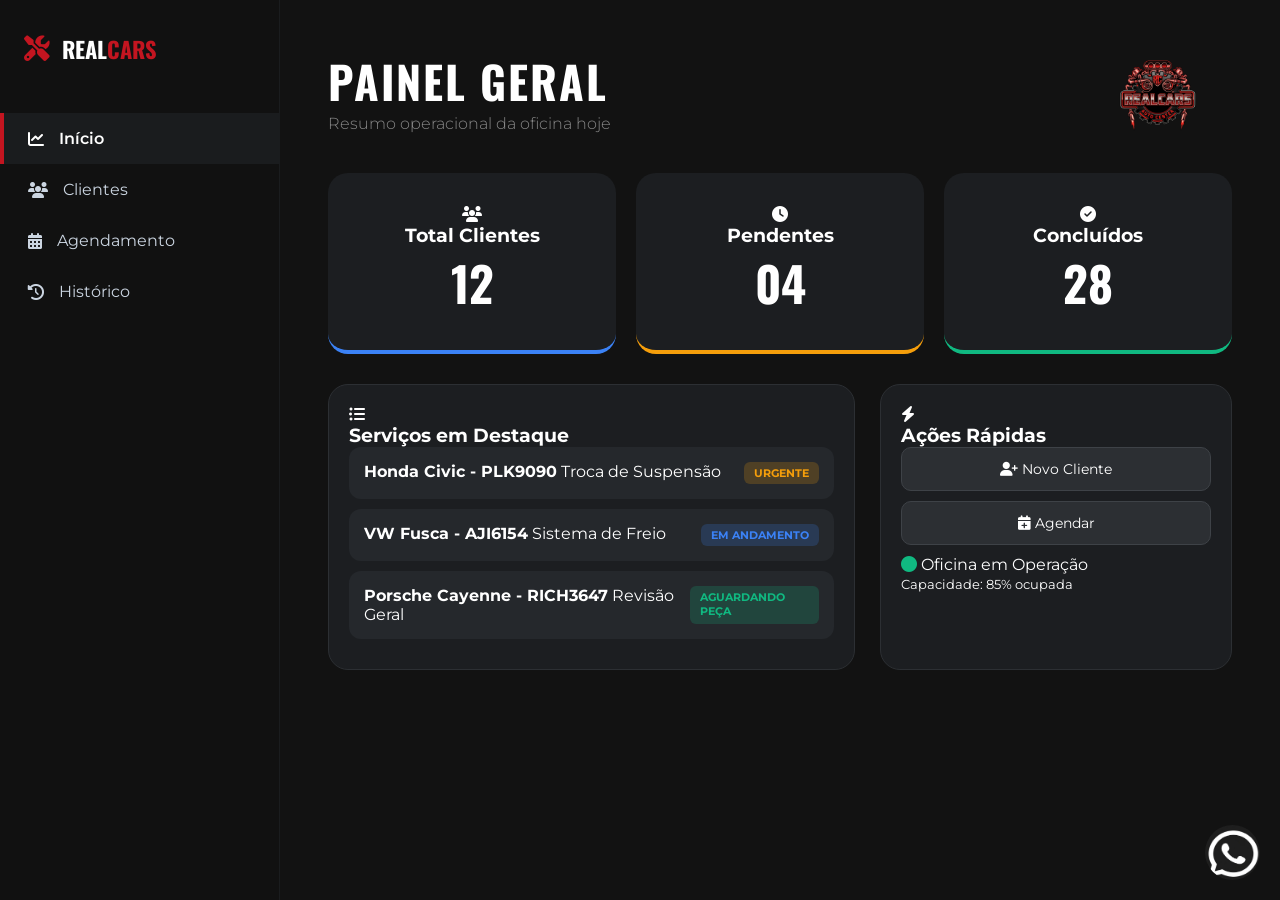
==== commit dbbc3ea7: "teste front" ====
--- a/index.html
+++ b/index.html
@@ -4,12 +4,14 @@
     <meta charset="UTF-8">
     <meta name="viewport" content="width=device-width, initial-scale=1.0">
     <title>REALCARS - Dashboard</title>
+    
     <link rel="stylesheet" href="sidebar.css">
     <link rel="stylesheet" href="style.css"> 
     <link rel="stylesheet" href="https://cdnjs.cloudflare.com/ajax/libs/font-awesome/6.4.0/css/all.min.css">
     <link href="https://fonts.googleapis.com/css2?family=Montserrat:wght@400;600&family=Oswald:wght@500;700&display=swap" rel="stylesheet">
 </head>
 <body>
+
     <nav class="sidebar">
         <div class="logo-text-container">
             <i class="fas fa-tools logo-icon-red"></i>
@@ -57,6 +59,7 @@
                     <i class="fas fa-list-ul"></i>
                     <h3>Serviços em Destaque</h3>
                 </div>
+
                 <div class="fila-item">
                     <div class="info">
                         <strong>Honda Civic - PLK9090</strong>
@@ -64,6 +67,7 @@
                     </div>
                     <span class="badge badge-amarelo">URGENTE</span>
                 </div>
+
                 <div class="fila-item">
                     <div class="info">
                         <strong>VW Fusca - AJI6154</strong>
@@ -71,6 +75,7 @@
                     </div>
                     <span class="badge badge-azul">EM ANDAMENTO</span>
                 </div>
+
                 <div class="fila-item">
                     <div class="info">
                         <strong>Porsche Cayenne - RICH3647</strong>
@@ -86,4 +91,21 @@
                     <h3>Ações Rápidas</h3>
                 </div>
                 <div class="atalhos">
-                    <a href="cadastro.html"+                    <a href="cadastro.html" class="btn-atalho"><i class="fas fa-user-plus"></i> Novo Cliente</a>
+                    <a href="agendamento.html" class="btn-atalho"><i class="fas fa-calendar-plus"></i> Agendar</a>
+                    
+                    <div class="status-oficina">
+                        <p><i class="fas fa-circle" style="color: #10b981;"></i> Oficina em Operação</p>
+                        <small>Capacidade: 85% ocupada</small>
+                    </div>
+                </div>
+            </div>
+        </div>
+    </main>
+
+    <a href="https://wa.me/5542999809581" target="_blank">
+        <img src="unnamed.jpg" class="whatsapp-float" alt="WhatsApp">
+    </a>
+
+</body>
+</html>
--- a/sidebar.css
+++ b/sidebar.css
@@ -1,16 +1,19 @@
+/* --- ESTILO DA BARRA LATERAL (SIDEBAR) --- */
 .sidebar {
     width: 280px;
     height: 100vh;
     background-color: #111111;
     padding: 2rem 0;
-    position: fixed;
+    position: fixed; /* Mantém o menu fixo ao rolar a página */
     left: 0;
     top: 0;
     display: flex;
     flex-direction: column;
     z-index: 1000;
+    border-right: 1px solid #1a1c1e;
 }
 
+/* Container do Logotipo */
 .logo-text-container {
     display: flex;
     align-items: center;
@@ -19,10 +22,27 @@
     margin-bottom: 3rem;
 }
 
-.logo-icon-red { color: #c31520; font-size: 1.6rem; }
-.sidebar h2 { color: white; font-size: 1.4rem; margin: 0; }
-.sidebar h2 span { color: #c31520; }
-.sidebar ul { list-style: none; padding: 0; }
+.logo-icon-red { 
+    color: #c31520; 
+    font-size: 1.6rem; 
+}
+
+.sidebar h2 { 
+    color: white; 
+    font-size: 1.4rem; 
+    margin: 0; 
+    font-family: 'Oswald', sans-serif; /* Fonte robusta para a marca */
+}
+
+.sidebar h2 span { 
+    color: #c31520; 
+}
+
+/* Configuração da Lista de Links */
+.sidebar ul { 
+    list-style: none; 
+    padding: 0; 
+}
 
 .sidebar a {
     display: flex;
@@ -32,34 +52,61 @@
     text-decoration: none;
     padding: 1rem 1.5rem;
     border-left: 4px solid transparent;
-    transition: 0.3s;
+    transition: 0.3s ease;
+    font-family: 'Montserrat', sans-serif;
 }
 
-.sidebar a:hover { background-color: rgba(255, 255, 255, 0.05); color: #fff; }
-.sidebar a.active { background-color: #1a1c1e; color: #ffffff !important; border-left: 4px solid #c31520; font-weight: bold; }
+/* Efeito ao passar o mouse */
+.sidebar a:hover { 
+    background-color: rgba(255, 255, 255, 0.05); 
+    color: #fff; 
+}
 
+/* Estilo do link da página atual */
+.sidebar a.active { 
+    background-color: #1a1c1e; 
+    color: #ffffff !important; 
+    border-left: 4px solid #c31520; 
+    font-weight: 600; 
+}
+
+/* --- RESPONSIVIDADE (MOBILE) --- */
 @media (max-width: 768px) {
     .sidebar {
         width: 100% !important;
         height: auto;
-        position: relative;
-        padding: 1rem 0;
+        position: fixed; /* Mantém o menu no topo do celular */
+        padding: 0.5rem 0;
+        flex-direction: row;
+        justify-content: space-between;
+        align-items: center;
     }
+
+    .logo-text-container {
+        margin-bottom: 0;
+        padding: 0 1rem;
+    }
+
+    .sidebar h2 { font-size: 1.1rem; }
 
     .sidebar ul {
         display: flex;
-        justify-content: center;
-        flex-wrap: wrap;
+        justify-content: flex-end;
+        flex-wrap: nowrap;
     }
 
     .sidebar a {
         padding: 0.8rem;
-        font-size: 0.8rem;
-        flex-direction: column;
-        gap: 5px;
+        font-size: 0.7rem;
+        flex-direction: column; /* Ícone em cima do texto no celular */
+        gap: 3px;
         border-left: none;
         border-bottom: 3px solid transparent;
     }
 
-    .sidebar a.active { border-bottom: 3px solid #c31520; }
+    /* No mobile, o destaque da página ativa vai para a borda inferior */
+    .sidebar a.active { 
+        border-left: none;
+        border-bottom: 3px solid #c31520; 
+    }
 }
--- a/style.css
+++ b/style.css
@@ -7,15 +7,18 @@
     box-sizing: border-box; 
 }
 
+/* Configuração do corpo da página e layout lado a lado */
 body { 
     font-family: 'Montserrat', sans-serif; 
     background-color: #121212; 
     color: white;
     display: flex; 
+    flex-direction: row; 
     min-height: 100vh;
 }
 
 /* --- ESTRUTURA PRINCIPAL --- */
+/* Ajuste de margem para não ficar por baixo da sidebar lateral */
 main {
     margin-left: 280px; 
     width: calc(100% - 280px);
@@ -24,6 +27,7 @@
     transition: all 0.3s ease;
 }
 
+/* Cabeçalho do Dashboard */
 .header-dashboard {
     margin-bottom: 40px;
     position: relative;
@@ -35,7 +39,6 @@
     font-size: 2.8rem;
     text-transform: uppercase;
     letter-spacing: 2px;
-    margin-bottom: 5px; 
 }
 
 .header-dashboard p {
@@ -43,6 +46,7 @@
     font-weight: 300;
 }
 
+/* Logo no canto superior direito */
 .logo-top-right {
     position: absolute;
     top: 0;
@@ -52,13 +56,12 @@
 .logo-top-right img {
     width: 140px;
     height: auto;
-    filter: drop-shadow(0 0 10px rgba(230, 57, 70, 0.2));
-}
-
-/* --- CARDS DE MÉTRICAS COM TOOLTIPS ESPECÍFICOS --- */
+}
+
+/* --- CARDS DE MÉTRICAS --- */
 .dashboard-cards { 
     display: flex; 
-    gap: 25px; 
+    gap: 20px; 
     flex-wrap: wrap; 
 }
 
@@ -67,16 +70,15 @@
     padding: 2rem 1.5rem;
     border-radius: 20px;
     flex: 1;
-    min-width: 250px;
+    min-width: 200px;
     text-align: center;
     position: relative; 
-    transition: all 0.4s cubic-bezier(0.175, 0.885, 0.32, 1.275);
+    transition: 0.3s;
     border-bottom: 4px solid #3b82f6; 
-    box-shadow: 0 10px 20px rgba(0,0,0,0.3);
     cursor: help;
 }
 
-/* Base comum para todos os balões (Tooltips) */
+/* Estilo base para os balões de informação (Tooltips) */
 .card::after {
     position: absolute;
     bottom: 115%;
@@ -84,173 +86,121 @@
     transform: translateX(-50%) translateY(10px);
     background: #2c2f33;
     color: #fff;
-    padding: 15px;
-    border-radius: 12px;
-    font-size: 0.85rem;
+    padding: 12px;
+    border-radius: 10px;
+    font-size: 0.8rem;
     text-align: left;
     border: 1px solid #e63946;
-    box-shadow: 0 15px 30px rgba(0,0,0,0.6);
     opacity: 0;
     visibility: hidden;
     transition: 0.3s;
     z-index: 100;
     white-space: pre;
-    line-height: 1.6;
     pointer-events: none;
 }
 
-.card:hover::after {
-    opacity: 1;
-    visibility: visible;
-    transform: translateX(-50%) translateY(0);
-}
-
-/* Tooltip Azul: Lista de Clientes */
-.card-azul::after {
-    content: "ÚLTIMOS CLIENTES:\A • João Silva\A • Maria Oliveira\A • Murilo Grando\A • Arthur José";
-}
-
-/* Tooltip Amarelo: O que está pendente */
-.card-amarelo::after {
-    content: "SERVIÇOS EM ABERTO:\A • Onix (Alinhamento)\A • Fusca (Sistema Freio)\A • Civic (Suspensão)\A • Amarok (Motor)";
-}
-
-/* Tooltip Verde: O que já foi concluído */
-.card-verde::after {
-    content: "CONCLUÍDOS HOJE:\A • Civic (Troca Óleo)\A • Cayenne (Revisão)\A • HB20 (Check-up)\A • Fit (Bateria)";
-}
-
+/* Ativação do balão no hover */
+.card:hover::after { 
+    opacity: 1; 
+    visibility: visible; 
+    transform: translateX(-50%) translateY(0); 
+}
+
+/* Conteúdo específico de cada balão */
+.card-azul::after { content: "CLIENTES:\A • João Silva\A • Maria Oliveira\A • Murilo Grando"; }
+.card-amarelo::after { content: "PENDENTES:\A • Onix (Alinhamento)\A • Fusca (Freio)"; }
+.card-verde::after { content: "CONCLUÍDOS:\A • Civic (Óleo)\A • Cayenne (Revisão)"; }
+
+/* Cores das bordas dos cards */
 .card-azul { border-color: #3b82f6; }
-.card-azul .card-icon { color: #3b82f6; }
 .card-amarelo { border-color: #f59e0b; }
-.card-amarelo .card-icon { color: #f59e0b; }
 .card-verde { border-color: #10b981; }
-.card-verde .card-icon { color: #10b981; }
-
-.card:hover {
-    transform: translateY(-5px);
-    background-color: #25282c;
+
+.card span { 
+    font-family: 'Oswald', sans-serif; 
+    font-size: 3rem; 
+    font-weight: 700; 
 }
 
 /* --- GRADE DE CONTEÚDO INFERIOR --- */
+/* Layout em duas colunas para o conteúdo de baixo */
 .dashboard-grid-bottom {
     display: grid;
     grid-template-columns: 1.5fr 1fr; 
-    gap: 30px;
-    margin-top: 40px;
+    gap: 25px;
+    margin-top: 30px;
 }
 
 .content-box {
     background: #1c1e21;
-    border-radius: 24px;
-    padding: 25px;
+    border-radius: 20px;
+    padding: 20px;
     border: 1px solid #2c2f33;
-    box-shadow: 0 10px 25px rgba(0,0,0,0.2);
-}
-
-.box-header {
-    display: flex;
-    align-items: center;
-    gap: 12px;
-    margin-bottom: 25px;
-    padding-bottom: 15px;
-    border-bottom: 1px solid #2c2f33;
-}
-
-.box-header i { color: #e63946; font-size: 1.2rem; }
-.box-header h3 { 
-    font-family: 'Oswald', sans-serif; 
-    font-size: 1.3rem; 
-    text-transform: uppercase; 
-}
-
-/* Itens da Lista de Serviços */
+}
+
+/* Itens da fila de serviços */
 .fila-item {
     display: flex;
     justify-content: space-between;
-    align-items: center;
-    padding: 18px;
+    padding: 15px;
     background: #25282c;
-    border-radius: 15px;
-    margin-bottom: 15px;
-    transition: 0.3s ease;
-}
-
-.fila-item:hover { 
-    background: #2c2f33; 
-    transform: translateX(5px);
-}
-
-.fila-item .info strong { display: block; color: #fff; font-size: 1rem; }
-.fila-item .info span { color: #888; font-size: 0.85rem; }
-
-/* Badges de Status */
-.badge {
-    padding: 6px 12px;
-    border-radius: 10px;
-    font-size: 0.7rem;
-    font-weight: 700;
-}
-.badge-amarelo { background: rgba(245, 158, 11, 0.15); color: #f59e0b; }
-.badge-azul { background: rgba(59, 130, 246, 0.15); color: #3b82f6; }
-.badge-verde { background: rgba(16, 185, 129, 0.15); color: #10b981; }
-
-/* Box de Atalhos Rápidos */
-.atalhos { display: flex; flex-direction: column; gap: 15px; }
-
+    border-radius: 12px;
+    margin-bottom: 10px;
+}
+
+/* Etiquetas coloridas (Badges) */
+.badge { padding: 4px 10px; border-radius: 6px; font-size: 0.7rem; font-weight: 700; }
+.badge-amarelo { background: rgba(245, 158, 11, 0.2); color: #f59e0b; }
+.badge-azul { background: rgba(59, 130, 246, 0.2); color: #3b82f6; }
+.badge-verde { background: rgba(16, 185, 129, 0.2); color: #10b981; }
+
+/* Botões de atalho rápido */
+.atalhos { display: flex; flex-direction: column; gap: 10px; }
 .btn-atalho {
-    background: #2c2f33;
-    color: white;
-    text-decoration: none;
-    padding: 15px;
-    border-radius: 12px;
-    text-align: center;
-    font-weight: 600;
-    font-size: 0.9rem;
-    transition: 0.3s;
-    border: 1px solid #3e4247;
-    display: flex;
-    align-items: center;
-    justify-content: center;
-    gap: 10px;
-}
-
-.btn-atalho:hover { 
-    background: #e63946; 
-    border-color: #e63946; 
-}
-
-.status-oficina {
-    margin-top: 10px;
-    padding: 20px;
-    background: rgba(16, 185, 129, 0.05);
-    border-radius: 15px;
-    text-align: center;
-    border: 1px dashed rgba(16, 185, 129, 0.3);
-}
-
-/* --- WHATSAPP FIXO --- */
+    background: #2c2f33; color: white; text-decoration: none;
+    padding: 12px; border-radius: 10px; text-align: center; font-size: 0.9rem;
+    border: 1px solid #3e4247; transition: 0.3s;
+}
+.btn-atalho:hover { background: #e63946; }
+
+/* --- WHATSAPP FLUTUANTE --- */
 .whatsapp-float {
     position: fixed;
-    bottom: 25px;
-    right: 25px;
-    width: 60px;
-    height: 60px;
-    z-index: 9999;
+    bottom: 20px;
+    right: 20px;
+    width: 55px;
+    height: 55px;
     border-radius: 50%;
-    object-fit: cover;
-    border: 2px solid #25d366;
-    transition: 0.3s;
-}
-
-.whatsapp-float:hover { transform: scale(1.1); }
+    z-index: 1000;
+}
 
 /* --- RESPONSIVIDADE --- */
-@media (max-width: 1200px) {
+
+/* Ajuste para telas médias (tablets/laptops) */
+@media (max-width: 1100px) {
     .dashboard-grid-bottom { grid-template-columns: 1fr; }
 }
 
+/* Ajuste para telas pequenas (celulares) */
 @media (max-width: 768px) {
-    main { margin-left: 0; width: 100%; padding: 1.5rem; }
-    .header-dashboard h1 { font-size: 2.2rem; }
+    body { flex-direction: column; } 
+
+    main {
+        margin-left: 0; 
+        width: 100%;
+        padding: 1.5rem;
+        padding-top: 80px; 
+    }
+
+    .header-dashboard h1 { font-size: 2rem; }
+    
+    .logo-top-right { 
+        position: relative; 
+        display: block; 
+        margin-bottom: 20px; 
+    }
+
+    .dashboard-cards { flex-direction: column; }
+    .card { width: 100%; }
+    .card::after { display: none; } /* Remove balões no mobile para evitar bugs de toque */
 }
